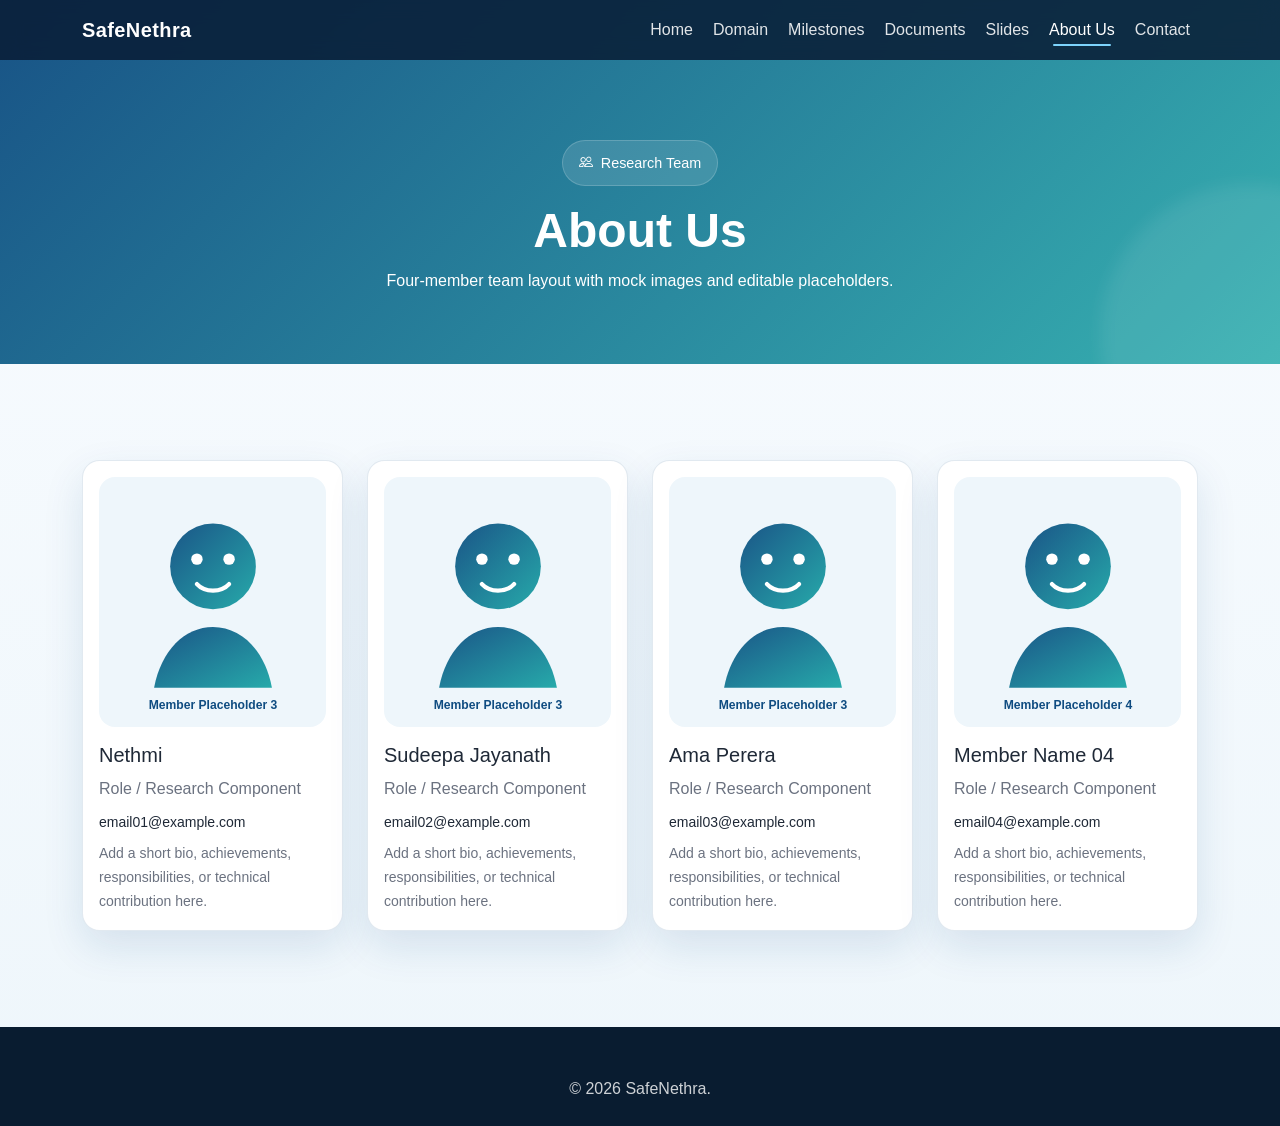
==== about.html @ edd8ab1c "image" ====
<!DOCTYPE html>
<html lang="en">
<head>
  <meta charset="UTF-8" />
  <meta name="viewport" content="width=device-width, initial-scale=1.0" />
  <title>SafeNethra | About Us</title>
  <link href="https://cdn.jsdelivr.net/npm/bootstrap@5.3.3/dist/css/bootstrap.min.css" rel="stylesheet" />
  <link href="https://cdn.jsdelivr.net/npm/bootstrap-icons@1.11.3/font/bootstrap-icons.css" rel="stylesheet" />
  <link rel="stylesheet" href="style.css" />
</head>
<body>
  <nav class="navbar navbar-expand-lg navbar-dark fixed-top">
    <div class="container">
      <a class="navbar-brand" href="index.html">SafeNethra</a>
      <button class="navbar-toggler" type="button" data-bs-toggle="collapse" data-bs-target="#mainNav"><span class="navbar-toggler-icon"></span></button>
      <div class="collapse navbar-collapse" id="mainNav">
        <ul class="navbar-nav ms-auto gap-lg-1">
          <li class="nav-item"><a class="nav-link" href="index.html">Home</a></li>
          <li class="nav-item"><a class="nav-link" href="domain.html">Domain</a></li>
          <li class="nav-item"><a class="nav-link" href="milestones.html">Milestones</a></li>
          <li class="nav-item"><a class="nav-link" href="documents.html">Documents</a></li>
          <li class="nav-item"><a class="nav-link" href="presentations.html">Slides</a></li>
          <li class="nav-item"><a class="nav-link" href="about.html">About Us</a></li>
          <li class="nav-item"><a class="nav-link" href="contact.html">Contact</a></li>
        </ul>
      </div>
    </div>
  </nav>

  <header class="page-header">
    <div class="container text-center reveal">
      <span class="hero-badge"><i class="bi bi-people"></i> Research Team</span>
      <h1 class="display-5 fw-bold">About Us</h1>
      <p class="mb-0">Four-member team layout with mock images and editable placeholders.</p>
    </div>
  </header>

  <section class="section-padding">
    <div class="container">
      <div class="row g-4">
        <div class="col-md-6 col-xl-3 reveal">
          <div class="team-card p-3 h-100">
            <img src="assets/img/member-3.svg" alt="Team member placeholder" class="team-img mb-3" />
            <h5>Nethmi</h5>
            <p class="text-muted-custom mb-2">Role / Research Component</p>
            <p class="small mb-2">email01@example.com</p>
            <p class="text-muted-custom small mb-0">Add a short bio, achievements, responsibilities, or technical contribution here.</p>
          </div>
        </div>
        <div class="col-md-6 col-xl-3 reveal">
          <div class="team-card p-3 h-100">
            <img src="assets/img/member-3.svg" alt="Team member placeholder" class="team-img mb-3" />
            <h5>Sudeepa Jayanath</h5>
            <p class="text-muted-custom mb-2">Role / Research Component</p>
            <p class="small mb-2">email02@example.com</p>
            <p class="text-muted-custom small mb-0">Add a short bio, achievements, responsibilities, or technical contribution here.</p>
          </div>
        </div>
        <div class="col-md-6 col-xl-3 reveal">
          <div class="team-card p-3 h-100">
            <img src="assets/img/member-3.svg" alt="Team member placeholder" class="team-img mb-3" />
            <h5>Ama Perera</h5>
            <p class="text-muted-custom mb-2">Role / Research Component</p>
            <p class="small mb-2">email03@example.com</p>
            <p class="text-muted-custom small mb-0">Add a short bio, achievements, responsibilities, or technical contribution here.</p>
          </div>
        </div>
        <div class="col-md-6 col-xl-3 reveal">
          <div class="team-card p-3 h-100">
            <img src="assets/img/member-4.svg" alt="Team member placeholder" class="team-img mb-3" />
            <h5>Member Name 04</h5>
            <p class="text-muted-custom mb-2">Role / Research Component</p>
            <p class="small mb-2">email04@example.com</p>
            <p class="text-muted-custom small mb-0">Add a short bio, achievements, responsibilities, or technical contribution here.</p>
          </div>
        </div>
      </div>
    </div>
  </section>

  <footer class="footer pt-5 pb-4"><div class="container text-center"><p class="mb-0">© 2026 SafeNethra.</p></div></footer>
  <button id="scrollTopBtn"><i class="bi bi-arrow-up"></i></button>
  <script src="https://cdn.jsdelivr.net/npm/bootstrap@5.3.3/dist/js/bootstrap.bundle.min.js"></script>
  <script src="script.js"></script>
</body>
</html>
---- style.css ----
:root {
  --primary: #0f4c81;
  --primary-dark: #0a3557;
  --secondary: #1ca6a6;
  --accent: #7dd3fc;
  --light: #f4f8fb;
  --white: #ffffff;
  --text: #1f2937;
  --muted: #6b7280;
  --border: rgba(15, 76, 129, 0.12);
  --shadow: 0 16px 40px rgba(15, 76, 129, 0.12);
  --radius: 1.1rem;
}

html {
  scroll-behavior: smooth;
}

body {
  font-family: "Segoe UI", Tahoma, Geneva, Verdana, sans-serif;
  color: var(--text);
  background: linear-gradient(180deg, #f9fcff 0%, #eef6fb 100%);
  line-height: 1.7;
}

.section-padding {
  padding: 96px 0;
}

.page-header {
  padding: 140px 0 70px;
  background: linear-gradient(135deg, rgba(15, 76, 129, 0.96), rgba(28, 166, 166, 0.88));
  color: var(--white);
  position: relative;
  overflow: hidden;
}

.page-header::after,
.hero-section::after {
  content: "";
  position: absolute;
  inset: auto -120px -120px auto;
  width: 300px;
  height: 300px;
  background: rgba(255, 255, 255, 0.08);
  border-radius: 50%;
  filter: blur(8px);
}

.navbar {
  transition: all 0.3s ease;
  background: rgba(10, 30, 55, 0.88);
  backdrop-filter: blur(10px);
}

.navbar.scrolled {
  box-shadow: 0 10px 30px rgba(0, 0, 0, 0.15);
}

.navbar-brand {
  font-weight: 700;
  letter-spacing: 0.4px;
}

.nav-link {
  color: rgba(255, 255, 255, 0.88) !important;
  font-weight: 500;
  position: relative;
}

.nav-link.active,
.nav-link:hover {
  color: #ffffff !important;
}

.nav-link.active::after,
.nav-link:hover::after {
  content: "";
  position: absolute;
  left: 0.75rem;
  right: 0.75rem;
  bottom: 0.35rem;
  height: 2px;
  background: var(--accent);
  border-radius: 999px;
}

.hero-section {
  min-height: 100vh;
  display: flex;
  align-items: center;
  padding-top: 90px;
  position: relative;
  background:
    radial-gradient(circle at top left, rgba(125, 211, 252, 0.18), transparent 30%),
    linear-gradient(135deg, #0d3b66 0%, #124e78 55%, #1ca6a6 100%);
  color: var(--white);
  overflow: hidden;
}

.hero-badge,
.section-badge {
  display: inline-flex;
  align-items: center;
  gap: 0.5rem;
  background: rgba(255, 255, 255, 0.12);
  border: 1px solid rgba(255, 255, 255, 0.18);
  color: #ffffff;
  padding: 0.6rem 1rem;
  border-radius: 999px;
  font-size: 0.9rem;
  margin-bottom: 1rem;
}

.section-badge {
  background: rgba(15, 76, 129, 0.08);
  color: var(--primary);
  border-color: rgba(15, 76, 129, 0.08);
}

.hero-image-card,
.glass-card {
  background: rgba(255, 255, 255, 0.12);
  border: 1px solid rgba(255, 255, 255, 0.16);
  box-shadow: 0 18px 40px rgba(0, 0, 0, 0.14);
  border-radius: 1.5rem;
  backdrop-filter: blur(10px);
}

.hero-image-card img {
  width: 100%;
  display: block;
  border-radius: 1.2rem;
}

.btn-brand {
  background: var(--secondary);
  border: none;
  color: var(--white);
  padding: 0.8rem 1.4rem;
  border-radius: 0.8rem;
  font-weight: 600;
  transition: transform 0.25s ease, box-shadow 0.25s ease;
}

.btn-brand:hover,
.btn-outline-brand:hover,
.card-hover:hover,
.timeline-card:hover,
.repository-card:hover,
.team-card:hover,
.contact-card:hover {
  transform: translateY(-4px);
}

.btn-brand:hover {
  box-shadow: 0 12px 24px rgba(28, 166, 166, 0.3);
  color: var(--white);
}

.btn-outline-brand {
  border: 1px solid rgba(255, 255, 255, 0.45);
  color: var(--white);
  padding: 0.8rem 1.4rem;
  border-radius: 0.8rem;
  font-weight: 600;
  transition: transform 0.25s ease, background 0.25s ease;
}

.btn-outline-brand:hover {
  background: rgba(255, 255, 255, 0.12);
  color: var(--white);
}

.card-hover,
.repository-card,
.team-card,
.contact-card,
.timeline-card,
.stat-card {
  background: var(--white);
  border: 1px solid var(--border);
  border-radius: var(--radius);
  box-shadow: var(--shadow);
  transition: all 0.3s ease;
}

.icon-box {
  width: 58px;
  height: 58px;
  border-radius: 1rem;
  display: inline-flex;
  align-items: center;
  justify-content: center;
  background: rgba(28, 166, 166, 0.12);
  color: var(--primary);
  font-size: 1.4rem;
}

.section-title {
  font-weight: 700;
  margin-bottom: 1rem;
}

.section-text,
.text-muted-custom {
  color: var(--muted);
}

.content-card {
  background: var(--white);
  border: 1px solid var(--border);
  border-radius: var(--radius);
  box-shadow: var(--shadow);
}

.accordion-button:not(.collapsed) {
  color: var(--primary);
  background: rgba(15, 76, 129, 0.06);
  box-shadow: none;
}

.accordion-button:focus {
  box-shadow: none;
  border-color: rgba(15, 76, 129, 0.2);
}

.timeline {
  position: relative;
  padding-left: 1.25rem;
}

.timeline::before {
  content: "";
  position: absolute;
  left: 11px;
  top: 0;
  bottom: 0;
  width: 3px;
  background: linear-gradient(180deg, var(--secondary), rgba(15, 76, 129, 0.12));
}

.timeline-item {
  position: relative;
  padding-left: 2rem;
  margin-bottom: 1.75rem;
}

.timeline-item::before {
  content: "";
  position: absolute;
  left: 0;
  top: 18px;
  width: 1rem;
  height: 1rem;
  border-radius: 50%;
  background: var(--white);
  border: 4px solid var(--secondary);
  box-shadow: 0 0 0 4px rgba(28, 166, 166, 0.14);
}

.repo-status {
  display: inline-block;
  padding: 0.35rem 0.7rem;
  border-radius: 999px;
  font-size: 0.8rem;
  font-weight: 600;
}

.status-ready {
  background: rgba(34, 197, 94, 0.12);
  color: #166534;
}

.status-pending {
  background: rgba(245, 158, 11, 0.15);
  color: #92400e;
}

.status-upcoming {
  background: rgba(59, 130, 246, 0.12);
  color: #1d4ed8;
}

.mock-img {
  width: 100%;
  height: 280px;
  object-fit: cover;
  border-radius: 1rem;
}

.team-img {
  width: 100%;
  height: 250px;
  object-fit: cover;
  border-radius: 1rem;
}

.footer {
  background: #091c30;
  color: rgba(255, 255, 255, 0.8);
}

.footer a {
  color: rgba(255, 255, 255, 0.82);
  text-decoration: none;
}

.footer a:hover {
  color: #ffffff;
}

.social-icon {
  width: 42px;
  height: 42px;
  border-radius: 50%;
  background: rgba(255, 255, 255, 0.09);
  display: inline-flex;
  align-items: center;
  justify-content: center;
}

#scrollTopBtn {
  position: fixed;
  right: 20px;
  bottom: 20px;
  z-index: 999;
  width: 46px;
  height: 46px;
  border: none;
  border-radius: 50%;
  background: var(--primary);
  color: var(--white);
  display: none;
  box-shadow: 0 14px 28px rgba(15, 76, 129, 0.28);
}

.reveal {
  opacity: 0;
  transform: translateY(24px);
  transition: all 0.7s ease;
}

.reveal.active {
  opacity: 1;
  transform: translateY(0);
}

@media (max-width: 991.98px) {
  .hero-section {
    min-height: auto;
    padding: 130px 0 80px;
  }

  .section-padding {
    padding: 80px 0;
  }

  .page-header {
    padding: 130px 0 60px;
  }
}

@media (max-width: 575.98px) {
  .hero-section h1,
  .page-header h1 {
    font-size: 2rem;
  }

  .btn-brand,
  .btn-outline-brand {
    width: 100%;
    text-align: center;
  }
}
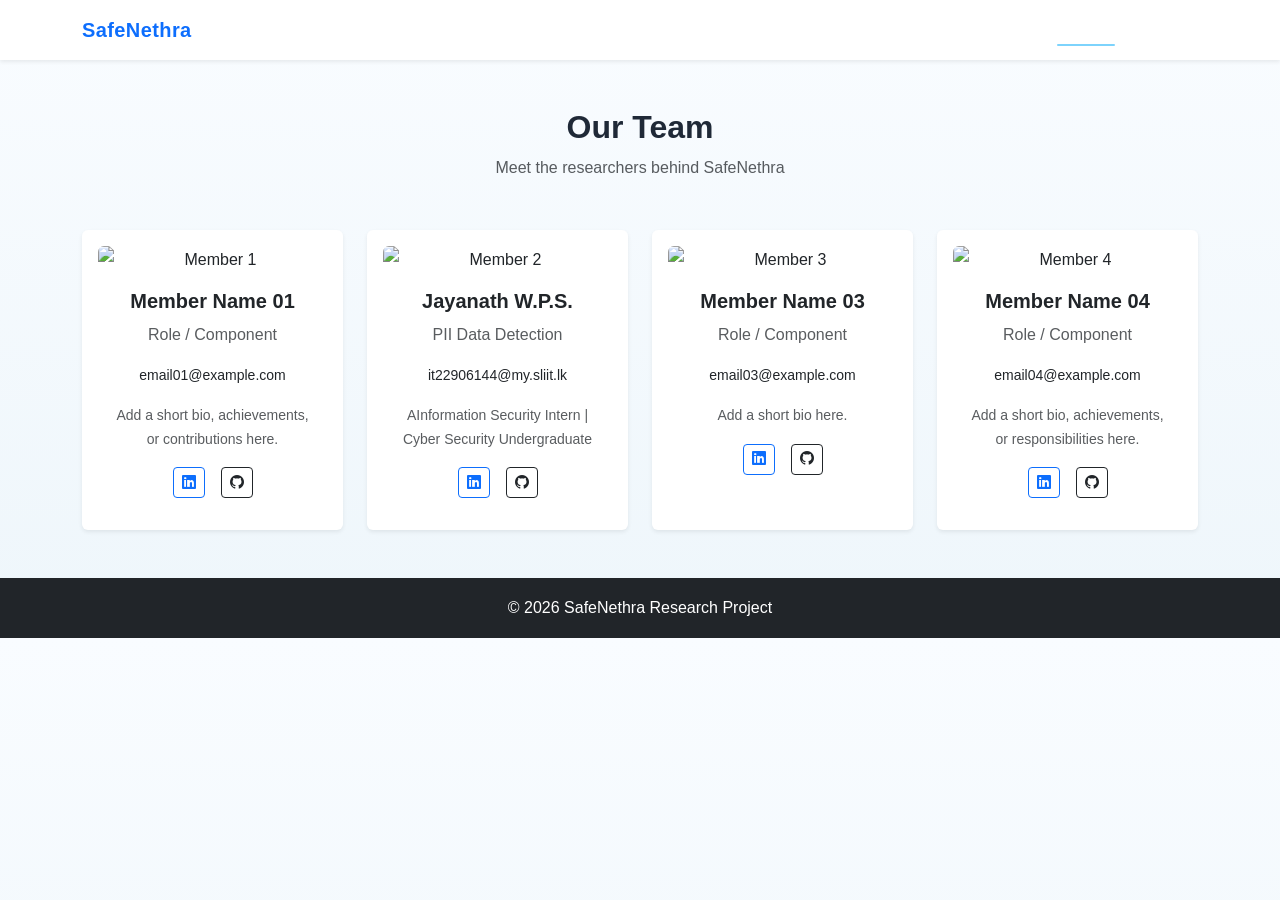
==== commit cac83d01: "Sudeepa Data" ====
--- a/about.html
+++ b/about.html
@@ -1,86 +1,169 @@
 <!DOCTYPE html>
 <html lang="en">
 <head>
-  <meta charset="UTF-8" />
-  <meta name="viewport" content="width=device-width, initial-scale=1.0" />
-  <title>SafeNethra | About Us</title>
-  <link href="https://cdn.jsdelivr.net/npm/bootstrap@5.3.3/dist/css/bootstrap.min.css" rel="stylesheet" />
-  <link href="https://cdn.jsdelivr.net/npm/bootstrap-icons@1.11.3/font/bootstrap-icons.css" rel="stylesheet" />
-  <link rel="stylesheet" href="style.css" />
+    <meta charset="UTF-8">
+    <meta name="viewport" content="width=device-width, initial-scale=1.0">
+    <title>About Us - SafeNethra</title>
+
+    <!-- Bootstrap CSS -->
+    <link href="https://cdn.jsdelivr.net/npm/bootstrap@5.3.0/dist/css/bootstrap.min.css" rel="stylesheet">
+
+    <!-- Bootstrap Icons -->
+    <link href="https://cdn.jsdelivr.net/npm/bootstrap-icons/font/bootstrap-icons.css" rel="stylesheet">
+
+    <!-- Custom CSS -->
+    <link rel="stylesheet" href="style.css">
 </head>
 <body>
-  <nav class="navbar navbar-expand-lg navbar-dark fixed-top">
+
+<!-- Navbar -->
+<nav class="navbar navbar-expand-lg navbar-light bg-white shadow-sm sticky-top">
     <div class="container">
-      <a class="navbar-brand" href="index.html">SafeNethra</a>
-      <button class="navbar-toggler" type="button" data-bs-toggle="collapse" data-bs-target="#mainNav"><span class="navbar-toggler-icon"></span></button>
-      <div class="collapse navbar-collapse" id="mainNav">
-        <ul class="navbar-nav ms-auto gap-lg-1">
-          <li class="nav-item"><a class="nav-link" href="index.html">Home</a></li>
-          <li class="nav-item"><a class="nav-link" href="domain.html">Domain</a></li>
-          <li class="nav-item"><a class="nav-link" href="milestones.html">Milestones</a></li>
-          <li class="nav-item"><a class="nav-link" href="documents.html">Documents</a></li>
-          <li class="nav-item"><a class="nav-link" href="presentations.html">Slides</a></li>
-          <li class="nav-item"><a class="nav-link" href="about.html">About Us</a></li>
-          <li class="nav-item"><a class="nav-link" href="contact.html">Contact</a></li>
-        </ul>
-      </div>
+        <a class="navbar-brand fw-bold text-primary" href="index.html">SafeNethra</a>
+        <button class="navbar-toggler" type="button" data-bs-toggle="collapse" data-bs-target="#navbarNav">
+            <span class="navbar-toggler-icon"></span>
+        </button>
+
+        <div class="collapse navbar-collapse" id="navbarNav">
+            <ul class="navbar-nav ms-auto">
+                <li class="nav-item"><a class="nav-link" href="index.html">Home</a></li>
+                <li class="nav-item"><a class="nav-link" href="domain.html">Domain</a></li>
+                <li class="nav-item"><a class="nav-link" href="milestones.html">Milestones</a></li>
+                <li class="nav-item"><a class="nav-link" href="documents.html">Documents</a></li>
+                <li class="nav-item"><a class="nav-link" href="presentations.html">Slides</a></li>
+                <li class="nav-item"><a class="nav-link active" href="about.html">About Us</a></li>
+                <li class="nav-item"><a class="nav-link" href="contact.html">Contact</a></li>
+            </ul>
+        </div>
     </div>
-  </nav>
+</nav>
 
-  <header class="page-header">
-    <div class="container text-center reveal">
-      <span class="hero-badge"><i class="bi bi-people"></i> Research Team</span>
-      <h1 class="display-5 fw-bold">About Us</h1>
-      <p class="mb-0">Four-member team layout with mock images and editable placeholders.</p>
+<!-- About Section -->
+<section class="py-5">
+    <div class="container">
+        <div class="text-center mb-5">
+            <h2 class="fw-bold">Our Team</h2>
+            <p class="text-muted">Meet the researchers behind SafeNethra</p>
+        </div>
+
+        <div class="row g-4">
+
+            <!-- Member Card -->
+            <div class="col-md-6 col-lg-3">
+                <div class="card shadow-sm border-0 h-100 text-center p-3">
+                    <img src="https://via.placeholder.com/300x250" class="card-img-top rounded" alt="Member 1">
+
+                    <div class="card-body">
+                        <h5 class="fw-bold">Member Name 01</h5>
+                        <p class="text-muted">Role / Component</p>
+                        <p class="small">email01@example.com</p>
+
+                        <p class="small text-muted">
+                            Add a short bio, achievements, or contributions here.
+                        </p>
+
+                        <!-- Social Links -->
+                        <div class="d-flex justify-content-center gap-3 mt-3">
+                            <a href="#" class="btn btn-outline-primary btn-sm" target="_blank">
+                                <i class="bi bi-linkedin"></i>
+                            </a>
+                            <a href="#" class="btn btn-outline-dark btn-sm" target="_blank">
+                                <i class="bi bi-github"></i>
+                            </a>
+                        </div>
+                    </div>
+                </div>
+            </div>
+
+            <!-- Member 2 -->
+            <div class="col-md-6 col-lg-3">
+                <div class="card shadow-sm border-0 h-100 text-center p-3">
+                    <img src="https://mysliit-my.sharepoint.com/:i:/g/personal/it22062192_my_sliit_lk/IQDrin9sHfQmR6IbuWB8kVmEAe94Gv1_wxZgQm8BEC3PqAM?e=15Et70" class="card-img-top rounded" alt="Member 2">
+
+                    <div class="card-body">
+                        <h5 class="fw-bold">Jayanath W.P.S.</h5>
+                        <p class="text-muted">PII Data Detection</p>
+                        <p class="small">it22906144@my.sliit.lk</p>
+
+                        <p class="small text-muted">
+                            AInformation Security Intern | Cyber Security Undergraduate
+                        </p>
+
+                        <div class="d-flex justify-content-center gap-3 mt-3">
+                            <a href="https://www.linkedin.com/in/sudeepa-jayanath-69aaaa250/" class="btn btn-outline-primary btn-sm" target="_blank">
+                                <i class="bi bi-linkedin"></i>
+                            </a>
+                            <a href="https://github.com/IT22906144" class="btn btn-outline-dark btn-sm" target="_blank">
+                                <i class="bi bi-github"></i>
+                            </a>
+                        </div>
+                    </div>
+                </div>
+            </div>
+
+            <!-- Member 3 -->
+            <div class="col-md-6 col-lg-3">
+                <div class="card shadow-sm border-0 h-100 text-center p-3">
+                    <img src="https://via.placeholder.com/300x250" class="card-img-top rounded" alt="Member 3">
+
+                    <div class="card-body">
+                        <h5 class="fw-bold">Member Name 03</h5>
+                        <p class="text-muted">Role / Component</p>
+                        <p class="small">email03@example.com</p>
+
+                        <p class="small text-muted">
+                            Add a short bio here.
+                        </p>
+
+                        <div class="d-flex justify-content-center gap-3 mt-3">
+                            <a href="#" class="btn btn-outline-primary btn-sm" target="_blank">
+                                <i class="bi bi-linkedin"></i>
+                            </a>
+                            <a href="#" class="btn btn-outline-dark btn-sm" target="_blank">
+                                <i class="bi bi-github"></i>
+                            </a>
+                        </div>
+                    </div>
+                </div>
+            </div>
+
+            <!-- Member 4 -->
+            <div class="col-md-6 col-lg-3">
+                <div class="card shadow-sm border-0 h-100 text-center p-3">
+                    <img src="https://via.placeholder.com/300x250" class="card-img-top rounded" alt="Member 4">
+
+                    <div class="card-body">
+                        <h5 class="fw-bold">Member Name 04</h5>
+                        <p class="text-muted">Role / Component</p>
+                        <p class="small">email04@example.com</p>
+
+                        <p class="small text-muted">
+                            Add a short bio, achievements, or responsibilities here.
+                        </p>
+
+                        <div class="d-flex justify-content-center gap-3 mt-3">
+                            <a href="#" class="btn btn-outline-primary btn-sm" target="_blank">
+                                <i class="bi bi-linkedin"></i>
+                            </a>
+                            <a href="#" class="btn btn-outline-dark btn-sm" target="_blank">
+                                <i class="bi bi-github"></i>
+                            </a>
+                        </div>
+                    </div>
+                </div>
+            </div>
+
+        </div>
     </div>
-  </header>
+</section>
 
-  <section class="section-padding">
-    <div class="container">
-      <div class="row g-4">
-        <div class="col-md-6 col-xl-3 reveal">
-          <div class="team-card p-3 h-100">
-            <img src="assets/img/member-3.svg" alt="Team member placeholder" class="team-img mb-3" />
-            <h5>Nethmi</h5>
-            <p class="text-muted-custom mb-2">Role / Research Component</p>
-            <p class="small mb-2">email01@example.com</p>
-            <p class="text-muted-custom small mb-0">Add a short bio, achievements, responsibilities, or technical contribution here.</p>
-          </div>
-        </div>
-        <div class="col-md-6 col-xl-3 reveal">
-          <div class="team-card p-3 h-100">
-            <img src="assets/img/member-3.svg" alt="Team member placeholder" class="team-img mb-3" />
-            <h5>Sudeepa Jayanath</h5>
-            <p class="text-muted-custom mb-2">Role / Research Component</p>
-            <p class="small mb-2">email02@example.com</p>
-            <p class="text-muted-custom small mb-0">Add a short bio, achievements, responsibilities, or technical contribution here.</p>
-          </div>
-        </div>
-        <div class="col-md-6 col-xl-3 reveal">
-          <div class="team-card p-3 h-100">
-            <img src="assets/img/member-3.svg" alt="Team member placeholder" class="team-img mb-3" />
-            <h5>Ama Perera</h5>
-            <p class="text-muted-custom mb-2">Role / Research Component</p>
-            <p class="small mb-2">email03@example.com</p>
-            <p class="text-muted-custom small mb-0">Add a short bio, achievements, responsibilities, or technical contribution here.</p>
-          </div>
-        </div>
-        <div class="col-md-6 col-xl-3 reveal">
-          <div class="team-card p-3 h-100">
-            <img src="assets/img/member-4.svg" alt="Team member placeholder" class="team-img mb-3" />
-            <h5>Member Name 04</h5>
-            <p class="text-muted-custom mb-2">Role / Research Component</p>
-            <p class="small mb-2">email04@example.com</p>
-            <p class="text-muted-custom small mb-0">Add a short bio, achievements, responsibilities, or technical contribution here.</p>
-          </div>
-        </div>
-      </div>
-    </div>
-  </section>
+<!-- Footer -->
+<footer class="bg-dark text-white text-center py-3">
+    <p class="mb-0">© 2026 SafeNethra Research Project</p>
+</footer>
 
-  <footer class="footer pt-5 pb-4"><div class="container text-center"><p class="mb-0">© 2026 SafeNethra.</p></div></footer>
-  <button id="scrollTopBtn"><i class="bi bi-arrow-up"></i></button>
-  <script src="https://cdn.jsdelivr.net/npm/bootstrap@5.3.3/dist/js/bootstrap.bundle.min.js"></script>
-  <script src="script.js"></script>
+<!-- Bootstrap JS -->
+<script src="https://cdn.jsdelivr.net/npm/bootstrap@5.3.0/dist/js/bootstrap.bundle.min.js"></script>
+
 </body>
-</html>
+</html>
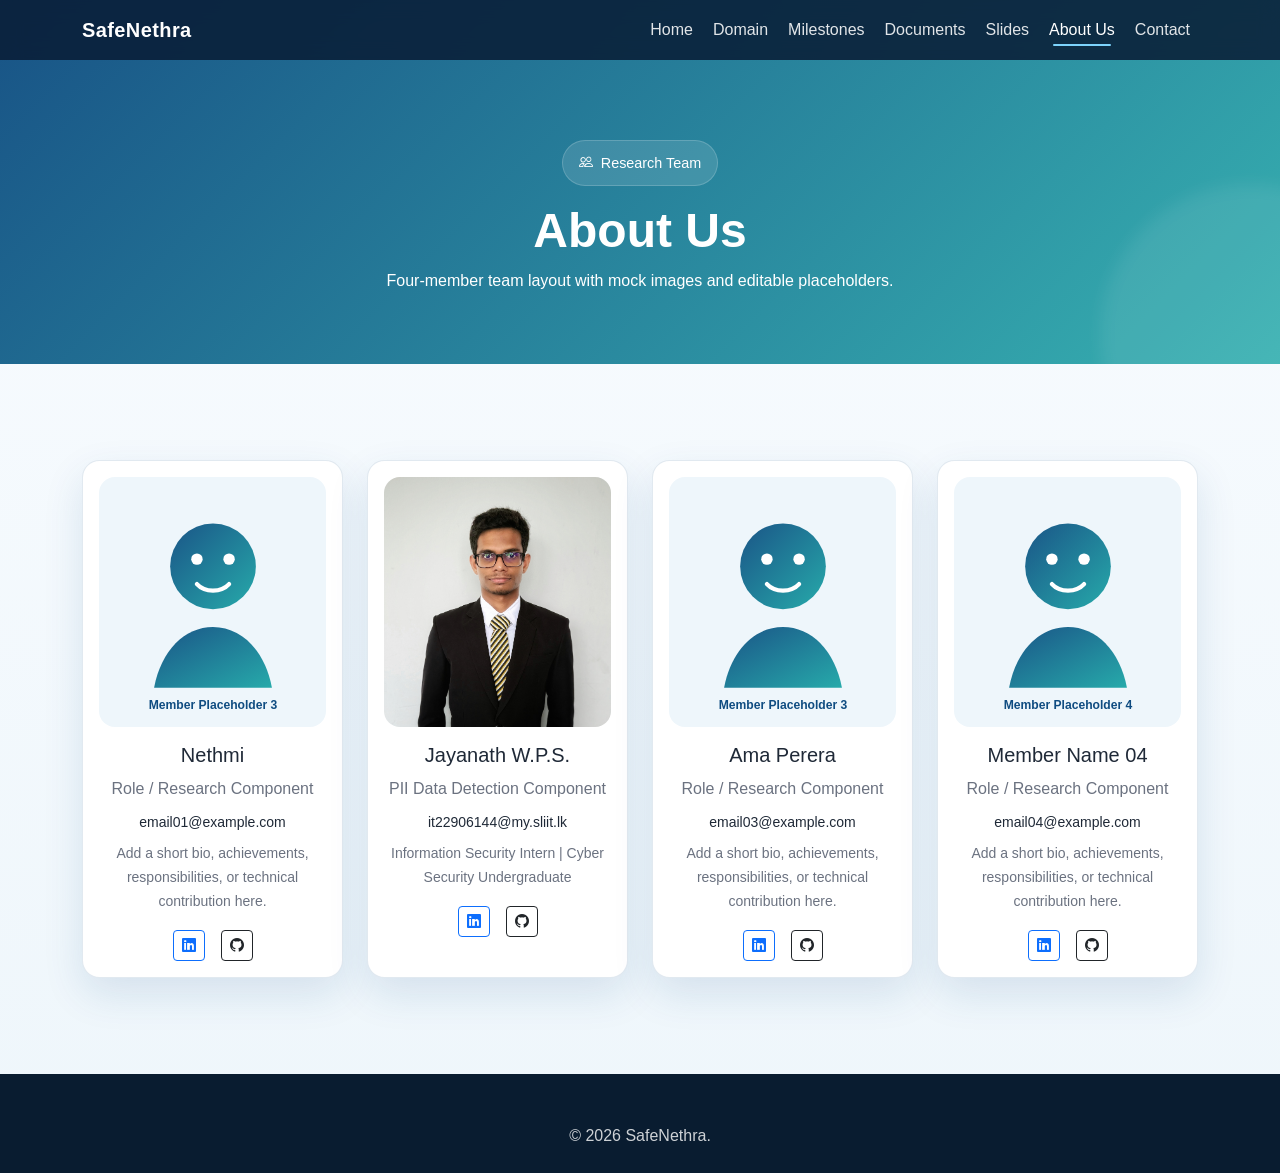
==== commit 96c43bc1: "Sudeepa Data FInal" ====
--- a/about.html
+++ b/about.html
@@ -1,169 +1,138 @@
 <!DOCTYPE html>
 <html lang="en">
 <head>
-    <meta charset="UTF-8">
-    <meta name="viewport" content="width=device-width, initial-scale=1.0">
-    <title>About Us - SafeNethra</title>
-
-    <!-- Bootstrap CSS -->
-    <link href="https://cdn.jsdelivr.net/npm/bootstrap@5.3.0/dist/css/bootstrap.min.css" rel="stylesheet">
-
-    <!-- Bootstrap Icons -->
-    <link href="https://cdn.jsdelivr.net/npm/bootstrap-icons/font/bootstrap-icons.css" rel="stylesheet">
-
-    <!-- Custom CSS -->
-    <link rel="stylesheet" href="style.css">
+  <meta charset="UTF-8" />
+  <meta name="viewport" content="width=device-width, initial-scale=1.0" />
+  <title>SafeNethra | About Us</title>
+  <link href="https://cdn.jsdelivr.net/npm/bootstrap@5.3.3/dist/css/bootstrap.min.css" rel="stylesheet" />
+  <link href="https://cdn.jsdelivr.net/npm/bootstrap-icons@1.11.3/font/bootstrap-icons.css" rel="stylesheet" />
+  <link rel="stylesheet" href="style.css" />
 </head>
 <body>
+  <nav class="navbar navbar-expand-lg navbar-dark fixed-top">
+    <div class="container">
+      <a class="navbar-brand" href="index.html">SafeNethra</a>
+      <button class="navbar-toggler" type="button" data-bs-toggle="collapse" data-bs-target="#mainNav"><span class="navbar-toggler-icon"></span></button>
+      <div class="collapse navbar-collapse" id="mainNav">
+        <ul class="navbar-nav ms-auto gap-lg-1">
+          <li class="nav-item"><a class="nav-link" href="index.html">Home</a></li>
+          <li class="nav-item"><a class="nav-link" href="domain.html">Domain</a></li>
+          <li class="nav-item"><a class="nav-link" href="milestones.html">Milestones</a></li>
+          <li class="nav-item"><a class="nav-link" href="documents.html">Documents</a></li>
+          <li class="nav-item"><a class="nav-link" href="presentations.html">Slides</a></li>
+          <li class="nav-item"><a class="nav-link active" href="about.html">About Us</a></li>
+          <li class="nav-item"><a class="nav-link" href="contact.html">Contact</a></li>
+        </ul>
+      </div>
+    </div>
+  </nav>
 
-<!-- Navbar -->
-<nav class="navbar navbar-expand-lg navbar-light bg-white shadow-sm sticky-top">
+  <header class="page-header">
+    <div class="container text-center reveal">
+      <span class="hero-badge"><i class="bi bi-people"></i> Research Team</span>
+      <h1 class="display-5 fw-bold">About Us</h1>
+      <p class="mb-0">Four-member team layout with mock images and editable placeholders.</p>
+    </div>
+  </header>
+
+  <section class="section-padding">
     <div class="container">
-        <a class="navbar-brand fw-bold text-primary" href="index.html">SafeNethra</a>
-        <button class="navbar-toggler" type="button" data-bs-toggle="collapse" data-bs-target="#navbarNav">
-            <span class="navbar-toggler-icon"></span>
-        </button>
+      <div class="row g-4">
 
-        <div class="collapse navbar-collapse" id="navbarNav">
-            <ul class="navbar-nav ms-auto">
-                <li class="nav-item"><a class="nav-link" href="index.html">Home</a></li>
-                <li class="nav-item"><a class="nav-link" href="domain.html">Domain</a></li>
-                <li class="nav-item"><a class="nav-link" href="milestones.html">Milestones</a></li>
-                <li class="nav-item"><a class="nav-link" href="documents.html">Documents</a></li>
-                <li class="nav-item"><a class="nav-link" href="presentations.html">Slides</a></li>
-                <li class="nav-item"><a class="nav-link active" href="about.html">About Us</a></li>
-                <li class="nav-item"><a class="nav-link" href="contact.html">Contact</a></li>
-            </ul>
-        </div>
-    </div>
-</nav>
+        <!-- Member 1 -->
+        <div class="col-md-6 col-xl-3 reveal">
+          <div class="team-card p-3 h-100 text-center">
+            <img src="assets/img/member-3.svg" class="team-img mb-3" />
+            <h5>Nethmi</h5>
+            <p class="text-muted-custom mb-2">Role / Research Component</p>
+            <p class="small mb-2">email01@example.com</p>
+            <p class="text-muted-custom small">Add a short bio, achievements, responsibilities, or technical contribution here.</p>
 
-<!-- About Section -->
-<section class="py-5">
-    <div class="container">
-        <div class="text-center mb-5">
-            <h2 class="fw-bold">Our Team</h2>
-            <p class="text-muted">Meet the researchers behind SafeNethra</p>
+            <!-- Social Links -->
+            <div class="d-flex justify-content-center gap-3 mt-3">
+              <a href="https://www.linkedin.com/in/nethmi-peiris" target="_blank" class="btn btn-outline-primary btn-sm">
+                <i class="bi bi-linkedin"></i>
+              </a>
+              <a href="https://github.com/it22062192" target="_blank" class="btn btn-outline-dark btn-sm">
+                <i class="bi bi-github"></i>
+              </a>
+            </div>
+          </div>
         </div>
 
-        <div class="row g-4">
+        <!-- Member 2 -->
+        <div class="col-md-6 col-xl-3 reveal">
+          <div class="team-card p-3 h-100 text-center">
+            <img src="assets/img/Sudeepa.jpg" class="team-img mb-3" />
+            <h5>Jayanath W.P.S.</h5>
+            <p class="text-muted-custom mb-2">PII Data Detection Component</p>
+            <p class="small mb-2">it22906144@my.sliit.lk</p>
+            <p class="text-muted-custom small">Information Security Intern | Cyber Security Undergraduate</p>
 
-            <!-- Member Card -->
-            <div class="col-md-6 col-lg-3">
-                <div class="card shadow-sm border-0 h-100 text-center p-3">
-                    <img src="https://via.placeholder.com/300x250" class="card-img-top rounded" alt="Member 1">
+            <div class="d-flex justify-content-center gap-3 mt-3">
+              <a href="https://www.linkedin.com/in/sudeepa-jayanath-69aaaa250/" target="_blank" class="btn btn-outline-primary btn-sm">
+                <i class="bi bi-linkedin"></i>
+              </a>
+              <a href="https://github.com/IT22906144" target="_blank" class="btn btn-outline-dark btn-sm">
+                <i class="bi bi-github"></i>
+              </a>
+            </div>
+          </div>
+        </div>
 
-                    <div class="card-body">
-                        <h5 class="fw-bold">Member Name 01</h5>
-                        <p class="text-muted">Role / Component</p>
-                        <p class="small">email01@example.com</p>
+        <!-- Member 3 -->
+        <div class="col-md-6 col-xl-3 reveal">
+          <div class="team-card p-3 h-100 text-center">
+            <img src="assets/img/member-3.svg" class="team-img mb-3" />
+            <h5>Ama Perera</h5>
+            <p class="text-muted-custom mb-2">Role / Research Component</p>
+            <p class="small mb-2">email03@example.com</p>
+            <p class="text-muted-custom small">Add a short bio, achievements, responsibilities, or technical contribution here.</p>
 
-                        <p class="small text-muted">
-                            Add a short bio, achievements, or contributions here.
-                        </p>
+            <div class="d-flex justify-content-center gap-3 mt-3">
+              <a href="#" target="_blank" class="btn btn-outline-primary btn-sm">
+                <i class="bi bi-linkedin"></i>
+              </a>
+              <a href="#" target="_blank" class="btn btn-outline-dark btn-sm">
+                <i class="bi bi-github"></i>
+              </a>
+            </div>
+          </div>
+        </div>
 
-                        <!-- Social Links -->
-                        <div class="d-flex justify-content-center gap-3 mt-3">
-                            <a href="#" class="btn btn-outline-primary btn-sm" target="_blank">
-                                <i class="bi bi-linkedin"></i>
-                            </a>
-                            <a href="#" class="btn btn-outline-dark btn-sm" target="_blank">
-                                <i class="bi bi-github"></i>
-                            </a>
-                        </div>
-                    </div>
-                </div>
+        <!-- Member 4 -->
+        <div class="col-md-6 col-xl-3 reveal">
+          <div class="team-card p-3 h-100 text-center">
+            <img src="assets/img/member-4.svg" class="team-img mb-3" />
+            <h5>Member Name 04</h5>
+            <p class="text-muted-custom mb-2">Role / Research Component</p>
+            <p class="small mb-2">email04@example.com</p>
+            <p class="text-muted-custom small">Add a short bio, achievements, responsibilities, or technical contribution here.</p>
+
+            <div class="d-flex justify-content-center gap-3 mt-3">
+              <a href="#" target="_blank" class="btn btn-outline-primary btn-sm">
+                <i class="bi bi-linkedin"></i>
+              </a>
+              <a href="#" target="_blank" class="btn btn-outline-dark btn-sm">
+                <i class="bi bi-github"></i>
+              </a>
             </div>
+          </div>
+        </div>
 
-            <!-- Member 2 -->
-            <div class="col-md-6 col-lg-3">
-                <div class="card shadow-sm border-0 h-100 text-center p-3">
-                    <img src="https://mysliit-my.sharepoint.com/:i:/g/personal/it22062192_my_sliit_lk/IQDrin9sHfQmR6IbuWB8kVmEAe94Gv1_wxZgQm8BEC3PqAM?e=15Et70" class="card-img-top rounded" alt="Member 2">
+      </div>
+    </div>
+  </section>
 
-                    <div class="card-body">
-                        <h5 class="fw-bold">Jayanath W.P.S.</h5>
-                        <p class="text-muted">PII Data Detection</p>
-                        <p class="small">it22906144@my.sliit.lk</p>
+  <footer class="footer pt-5 pb-4">
+    <div class="container text-center">
+      <p class="mb-0">© 2026 SafeNethra.</p>
+    </div>
+  </footer>
 
-                        <p class="small text-muted">
-                            AInformation Security Intern | Cyber Security Undergraduate
-                        </p>
+  <button id="scrollTopBtn"><i class="bi bi-arrow-up"></i></button>
 
-                        <div class="d-flex justify-content-center gap-3 mt-3">
-                            <a href="https://www.linkedin.com/in/sudeepa-jayanath-69aaaa250/" class="btn btn-outline-primary btn-sm" target="_blank">
-                                <i class="bi bi-linkedin"></i>
-                            </a>
-                            <a href="https://github.com/IT22906144" class="btn btn-outline-dark btn-sm" target="_blank">
-                                <i class="bi bi-github"></i>
-                            </a>
-                        </div>
-                    </div>
-                </div>
-            </div>
-
-            <!-- Member 3 -->
-            <div class="col-md-6 col-lg-3">
-                <div class="card shadow-sm border-0 h-100 text-center p-3">
-                    <img src="https://via.placeholder.com/300x250" class="card-img-top rounded" alt="Member 3">
-
-                    <div class="card-body">
-                        <h5 class="fw-bold">Member Name 03</h5>
-                        <p class="text-muted">Role / Component</p>
-                        <p class="small">email03@example.com</p>
-
-                        <p class="small text-muted">
-                            Add a short bio here.
-                        </p>
-
-                        <div class="d-flex justify-content-center gap-3 mt-3">
-                            <a href="#" class="btn btn-outline-primary btn-sm" target="_blank">
-                                <i class="bi bi-linkedin"></i>
-                            </a>
-                            <a href="#" class="btn btn-outline-dark btn-sm" target="_blank">
-                                <i class="bi bi-github"></i>
-                            </a>
-                        </div>
-                    </div>
-                </div>
-            </div>
-
-            <!-- Member 4 -->
-            <div class="col-md-6 col-lg-3">
-                <div class="card shadow-sm border-0 h-100 text-center p-3">
-                    <img src="https://via.placeholder.com/300x250" class="card-img-top rounded" alt="Member 4">
-
-                    <div class="card-body">
-                        <h5 class="fw-bold">Member Name 04</h5>
-                        <p class="text-muted">Role / Component</p>
-                        <p class="small">email04@example.com</p>
-
-                        <p class="small text-muted">
-                            Add a short bio, achievements, or responsibilities here.
-                        </p>
-
-                        <div class="d-flex justify-content-center gap-3 mt-3">
-                            <a href="#" class="btn btn-outline-primary btn-sm" target="_blank">
-                                <i class="bi bi-linkedin"></i>
-                            </a>
-                            <a href="#" class="btn btn-outline-dark btn-sm" target="_blank">
-                                <i class="bi bi-github"></i>
-                            </a>
-                        </div>
-                    </div>
-                </div>
-            </div>
-
-        </div>
-    </div>
-</section>
-
-<!-- Footer -->
-<footer class="bg-dark text-white text-center py-3">
-    <p class="mb-0">© 2026 SafeNethra Research Project</p>
-</footer>
-
-<!-- Bootstrap JS -->
-<script src="https://cdn.jsdelivr.net/npm/bootstrap@5.3.0/dist/js/bootstrap.bundle.min.js"></script>
-
+  <script src="https://cdn.jsdelivr.net/npm/bootstrap@5.3.3/dist/js/bootstrap.bundle.min.js"></script>
+  <script src="script.js"></script>
 </body>
-</html>+</html> 
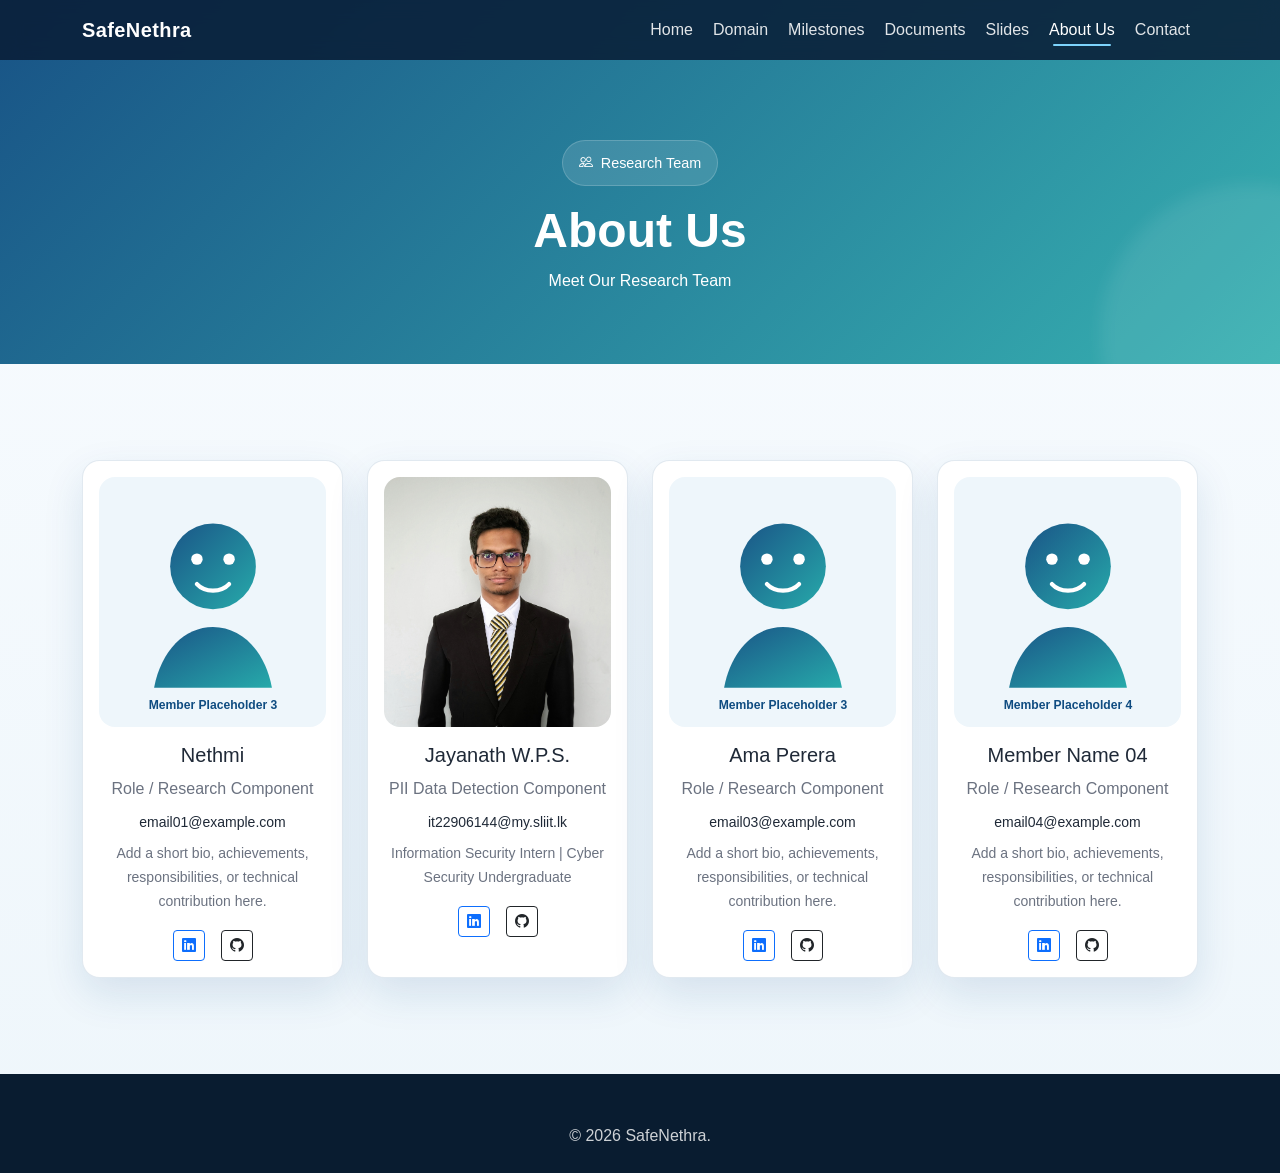
==== commit 05010370: "Meet Our Research Team" ====
--- a/about.html
+++ b/about.html
@@ -31,7 +31,7 @@
     <div class="container text-center reveal">
       <span class="hero-badge"><i class="bi bi-people"></i> Research Team</span>
       <h1 class="display-5 fw-bold">About Us</h1>
-      <p class="mb-0">Four-member team layout with mock images and editable placeholders.</p>
+      <p class="mb-0">Meet Our Research Team</p>
     </div>
   </header>
 
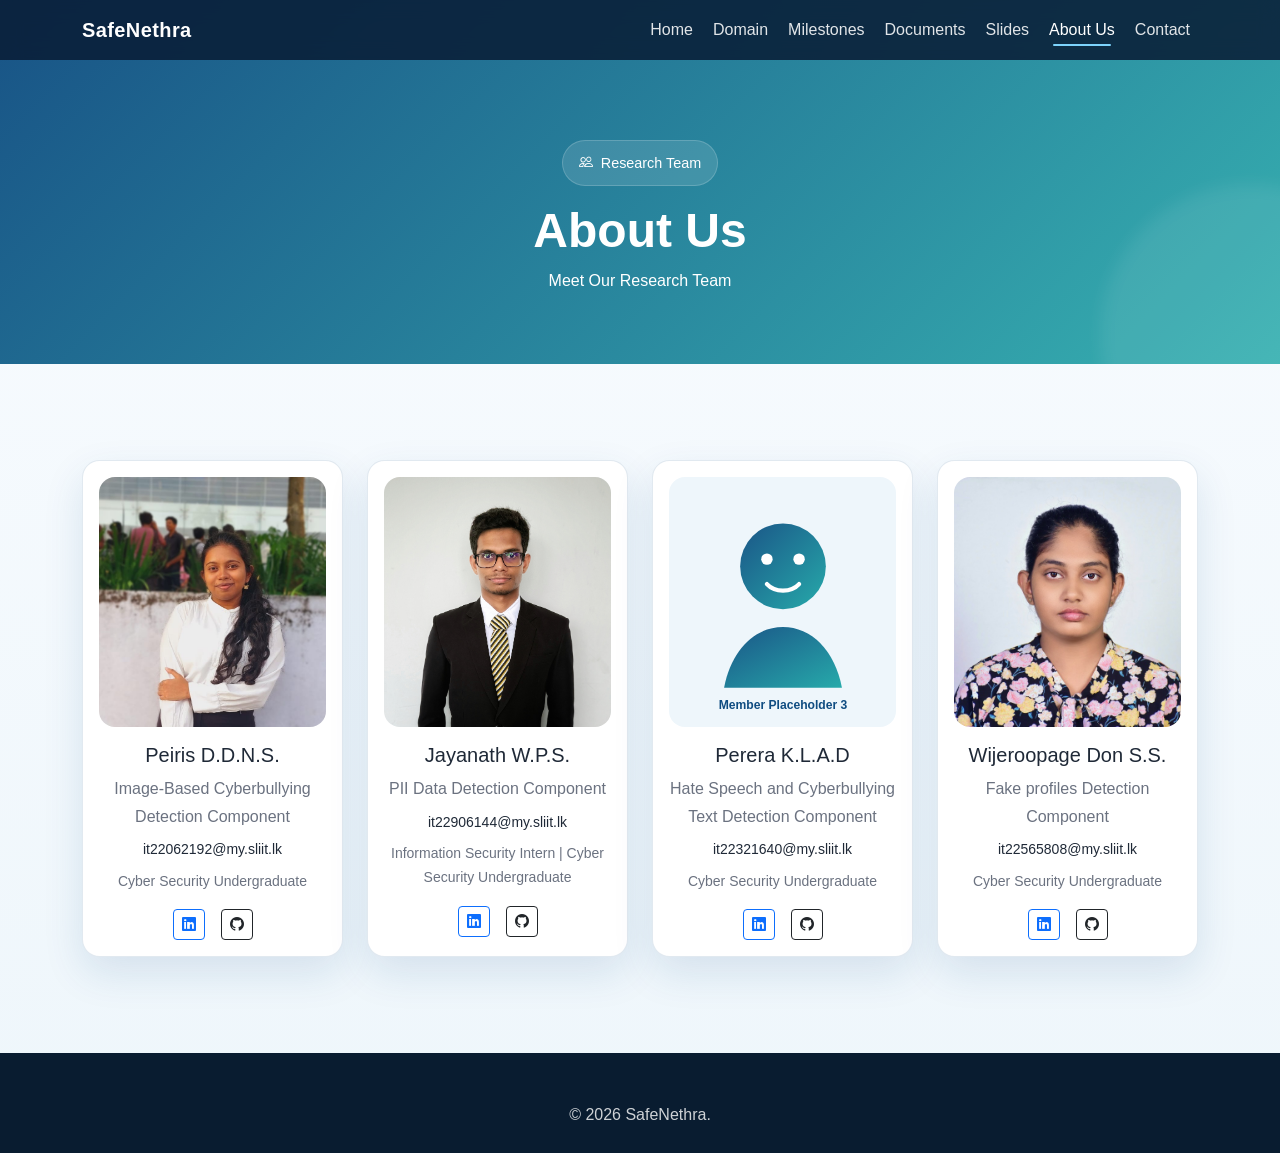
==== commit 704c9646: "About page Co-authored-by: Copilot <copilot@github.com>" ====
--- a/about.html
+++ b/about.html
@@ -42,11 +42,11 @@
         <!-- Member 1 -->
         <div class="col-md-6 col-xl-3 reveal">
           <div class="team-card p-3 h-100 text-center">
-            <img src="assets/img/member-3.svg" class="team-img mb-3" />
-            <h5>Nethmi</h5>
-            <p class="text-muted-custom mb-2">Role / Research Component</p>
-            <p class="small mb-2">email01@example.com</p>
-            <p class="text-muted-custom small">Add a short bio, achievements, responsibilities, or technical contribution here.</p>
+            <img src="assets/img/Nethmi.jpeg" class="team-img mb-3" />
+            <h5>Peiris D.D.N.S.</h5>
+            <p class="text-muted-custom mb-2">Image-Based Cyberbullying Detection Component</p>
+            <p class="small mb-2">it22062192@my.sliit.lk</p>
+            <p class="text-muted-custom small">Cyber Security Undergraduate</p>
 
             <!-- Social Links -->
             <div class="d-flex justify-content-center gap-3 mt-3">
@@ -84,16 +84,16 @@
         <div class="col-md-6 col-xl-3 reveal">
           <div class="team-card p-3 h-100 text-center">
             <img src="assets/img/member-3.svg" class="team-img mb-3" />
-            <h5>Ama Perera</h5>
-            <p class="text-muted-custom mb-2">Role / Research Component</p>
-            <p class="small mb-2">email03@example.com</p>
-            <p class="text-muted-custom small">Add a short bio, achievements, responsibilities, or technical contribution here.</p>
+            <h5>Perera K.L.A.D</h5>
+            <p class="text-muted-custom mb-2">Hate Speech and Cyberbullying Text Detection Component</p>
+            <p class="small mb-2">it22321640@my.sliit.lk</p>
+            <p class="text-muted-custom small">Cyber Security Undergraduate</p>
 
             <div class="d-flex justify-content-center gap-3 mt-3">
-              <a href="#" target="_blank" class="btn btn-outline-primary btn-sm">
+              <a href="https://www.linkedin.com/in/ama-perera-591523337" target="_blank" class="btn btn-outline-primary btn-sm">
                 <i class="bi bi-linkedin"></i>
               </a>
-              <a href="#" target="_blank" class="btn btn-outline-dark btn-sm">
+              <a href="https://github.com/AMAXPERERA" target="_blank" class="btn btn-outline-dark btn-sm">
                 <i class="bi bi-github"></i>
               </a>
             </div>
@@ -103,17 +103,17 @@
         <!-- Member 4 -->
         <div class="col-md-6 col-xl-3 reveal">
           <div class="team-card p-3 h-100 text-center">
-            <img src="assets/img/member-4.svg" class="team-img mb-3" />
-            <h5>Member Name 04</h5>
-            <p class="text-muted-custom mb-2">Role / Research Component</p>
-            <p class="small mb-2">email04@example.com</p>
-            <p class="text-muted-custom small">Add a short bio, achievements, responsibilities, or technical contribution here.</p>
+            <img src="assets/img/Sithara.jpg" class="team-img mb-3" />
+            <h5>Wijeroopage Don S.S.</h5>
+            <p class="text-muted-custom mb-2">Fake profiles Detection Component</p>
+            <p class="small mb-2">it22565808@my.sliit.lk</p>
+            <p class="text-muted-custom small">Cyber Security Undergraduate</p>
 
             <div class="d-flex justify-content-center gap-3 mt-3">
-              <a href="#" target="_blank" class="btn btn-outline-primary btn-sm">
+              <a href="https://www.linkedin.com/in/sithara-sewmini-646349289/" target="_blank" class="btn btn-outline-primary btn-sm">
                 <i class="bi bi-linkedin"></i>
               </a>
-              <a href="#" target="_blank" class="btn btn-outline-dark btn-sm">
+              <a href="https://github.com/IT22565808" target="_blank" class="btn btn-outline-dark btn-sm">
                 <i class="bi bi-github"></i>
               </a>
             </div>
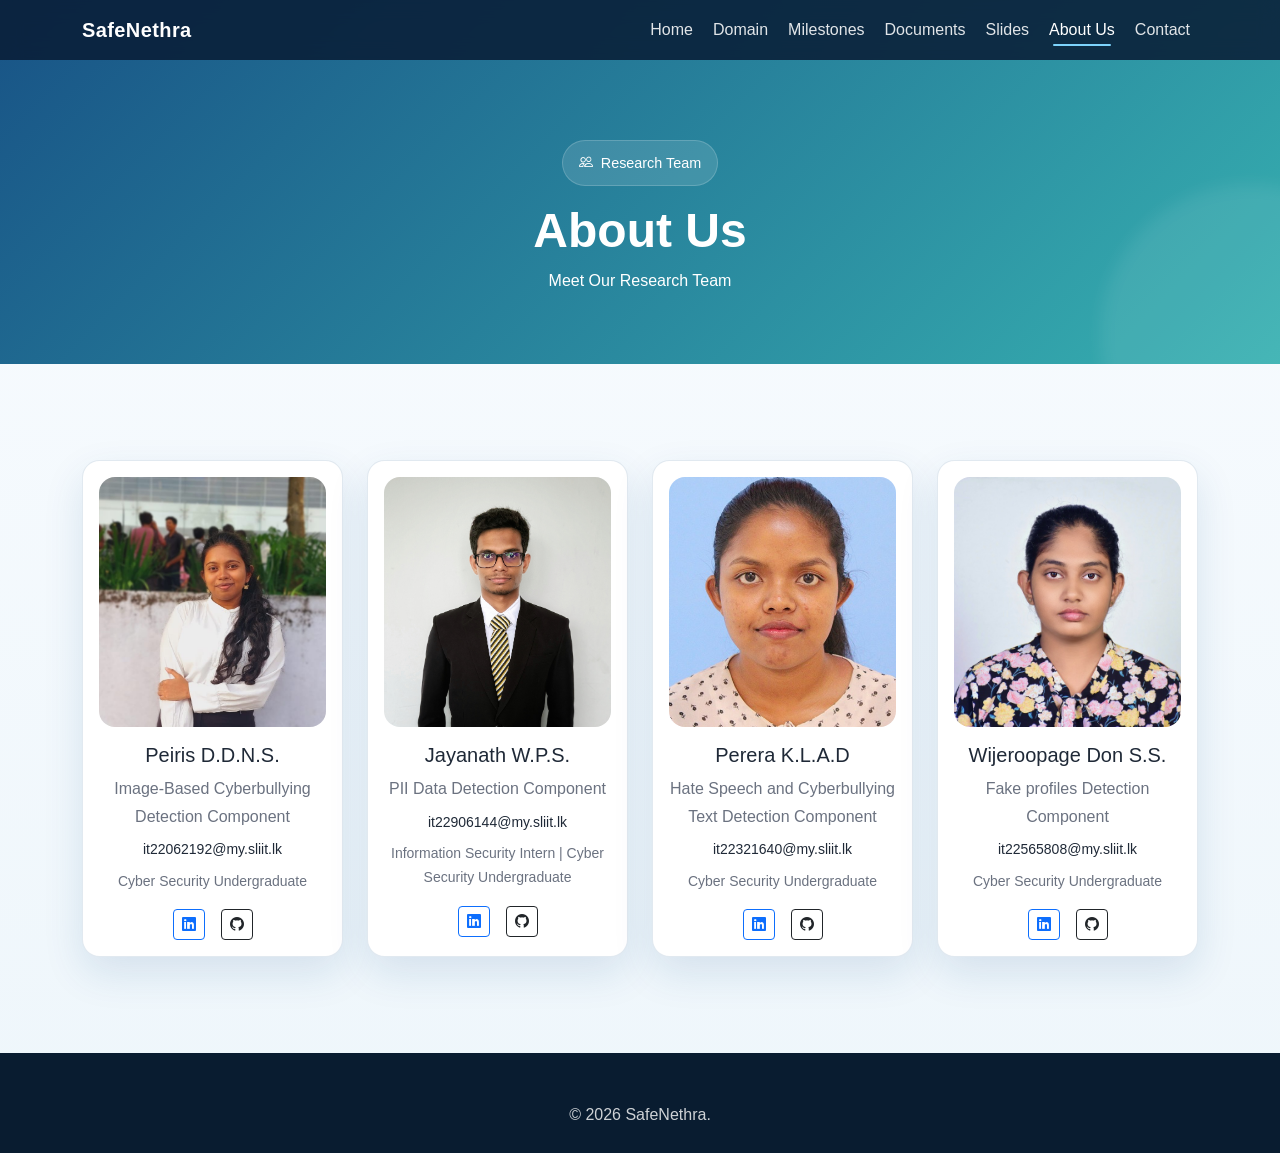
==== commit 69dc6112: "About Page V2" ====
--- a/about.html
+++ b/about.html
@@ -83,7 +83,7 @@
         <!-- Member 3 -->
         <div class="col-md-6 col-xl-3 reveal">
           <div class="team-card p-3 h-100 text-center">
-            <img src="assets/img/member-3.svg" class="team-img mb-3" />
+            <img src="assets/img/Ama.jpeg" class="team-img mb-3" />
             <h5>Perera K.L.A.D</h5>
             <p class="text-muted-custom mb-2">Hate Speech and Cyberbullying Text Detection Component</p>
             <p class="small mb-2">it22321640@my.sliit.lk</p>
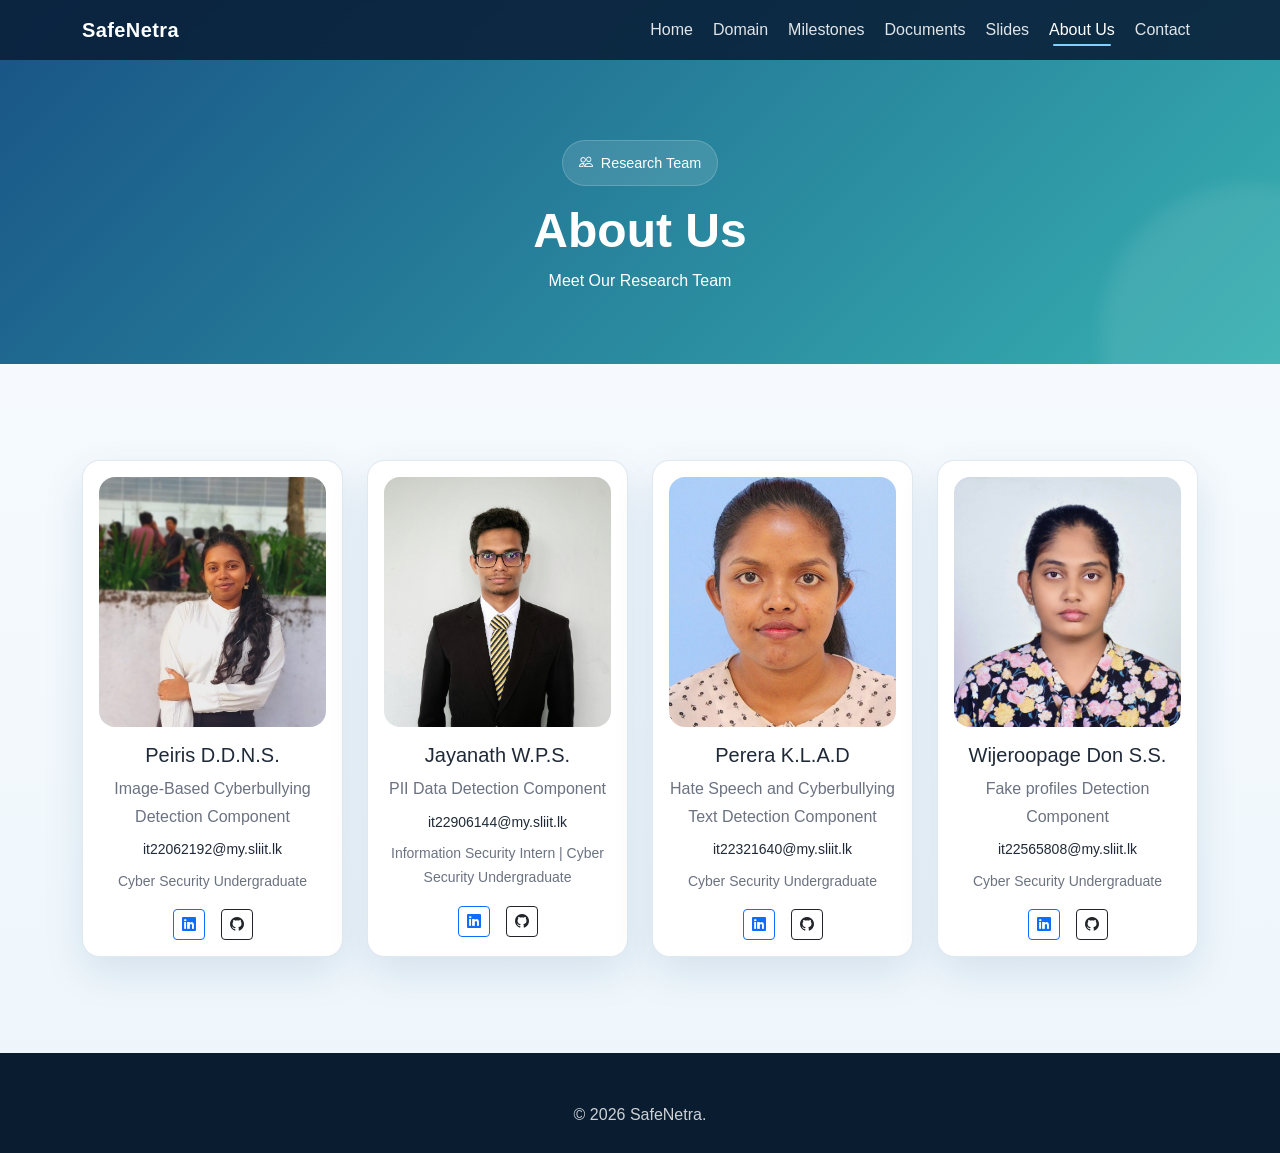
==== commit 6f7d81b0: "SafeNetra" ====
--- a/about.html
+++ b/about.html
@@ -3,7 +3,7 @@
 <head>
   <meta charset="UTF-8" />
   <meta name="viewport" content="width=device-width, initial-scale=1.0" />
-  <title>SafeNethra | About Us</title>
+  <title>SafeNetra | About Us</title>
   <link href="https://cdn.jsdelivr.net/npm/bootstrap@5.3.3/dist/css/bootstrap.min.css" rel="stylesheet" />
   <link href="https://cdn.jsdelivr.net/npm/bootstrap-icons@1.11.3/font/bootstrap-icons.css" rel="stylesheet" />
   <link rel="stylesheet" href="style.css" />
@@ -11,7 +11,7 @@
 <body>
   <nav class="navbar navbar-expand-lg navbar-dark fixed-top">
     <div class="container">
-      <a class="navbar-brand" href="index.html">SafeNethra</a>
+      <a class="navbar-brand" href="index.html">SafeNetra</a>
       <button class="navbar-toggler" type="button" data-bs-toggle="collapse" data-bs-target="#mainNav"><span class="navbar-toggler-icon"></span></button>
       <div class="collapse navbar-collapse" id="mainNav">
         <ul class="navbar-nav ms-auto gap-lg-1">
@@ -126,7 +126,7 @@
 
   <footer class="footer pt-5 pb-4">
     <div class="container text-center">
-      <p class="mb-0">© 2026 SafeNethra.</p>
+      <p class="mb-0">© 2026 SafeNetra.</p>
     </div>
   </footer>
 
--- a/style.css
+++ b/style.css
@@ -155,7 +155,7 @@
 
 .btn-brand:hover {
   box-shadow: 0 12px 24px rgba(28, 166, 166, 0.3);
-  color: var(--white);
+  color: var(--yellow);
 }
 
 .btn-outline-brand {
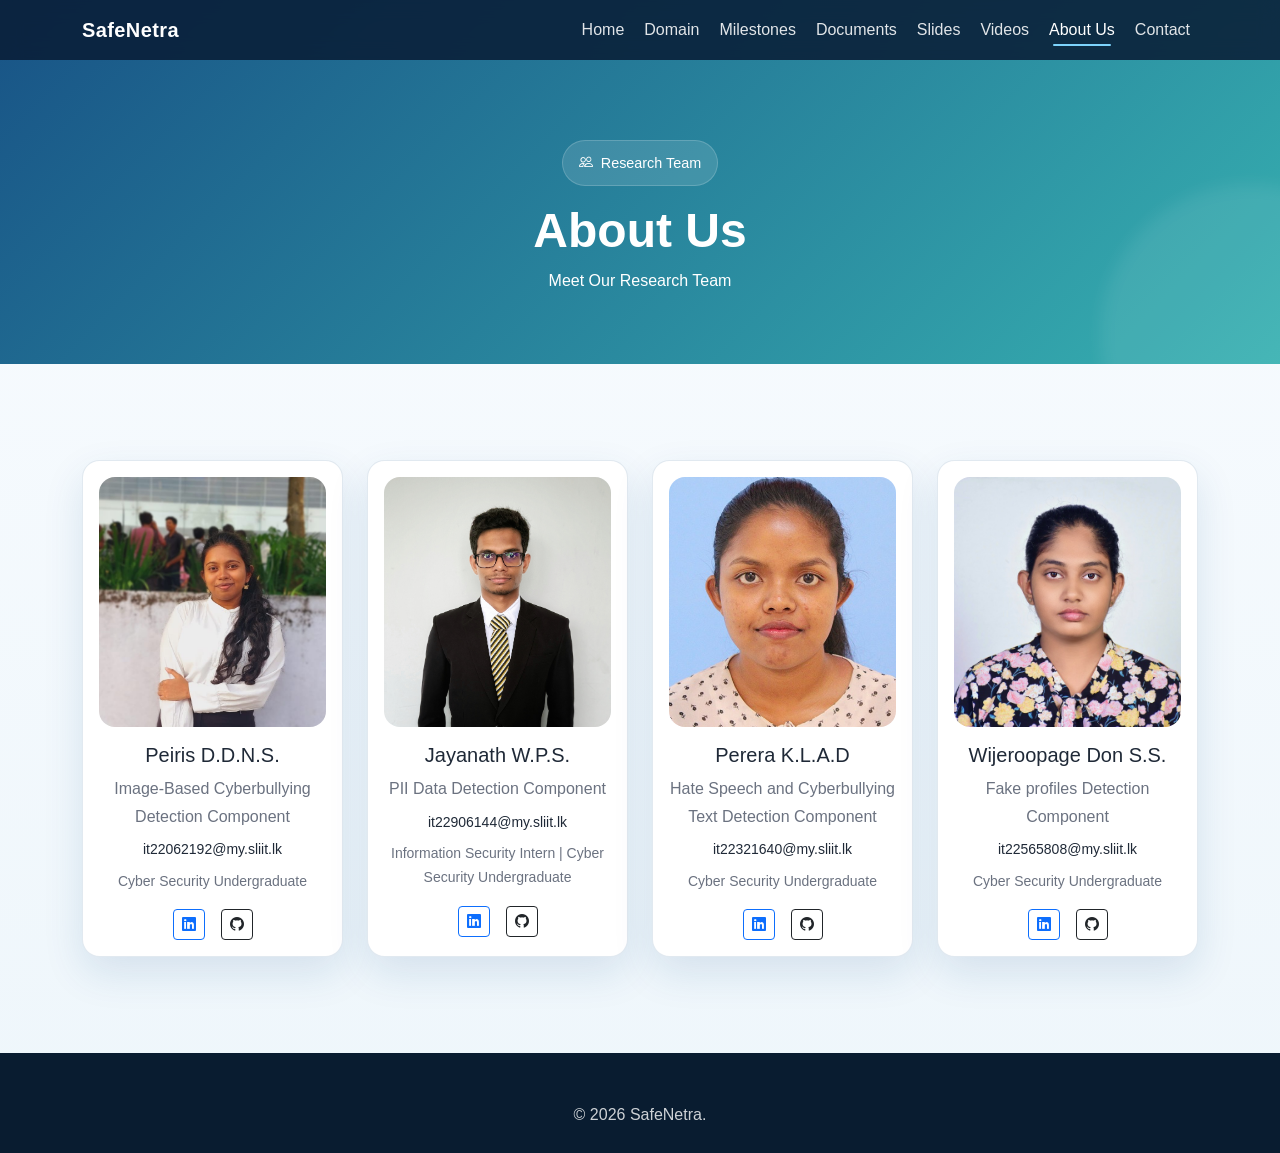
==== commit cd82d8ed: "Video Page Build Co-authored-by: Copilot <copilot@github.com>" ====
--- a/about.html
+++ b/about.html
@@ -20,6 +20,7 @@
           <li class="nav-item"><a class="nav-link" href="milestones.html">Milestones</a></li>
           <li class="nav-item"><a class="nav-link" href="documents.html">Documents</a></li>
           <li class="nav-item"><a class="nav-link" href="presentations.html">Slides</a></li>
+          <li class="nav-item"><a class="nav-link" href="video.html">Videos</a></li>
           <li class="nav-item"><a class="nav-link active" href="about.html">About Us</a></li>
           <li class="nav-item"><a class="nav-link" href="contact.html">Contact</a></li>
         </ul>
